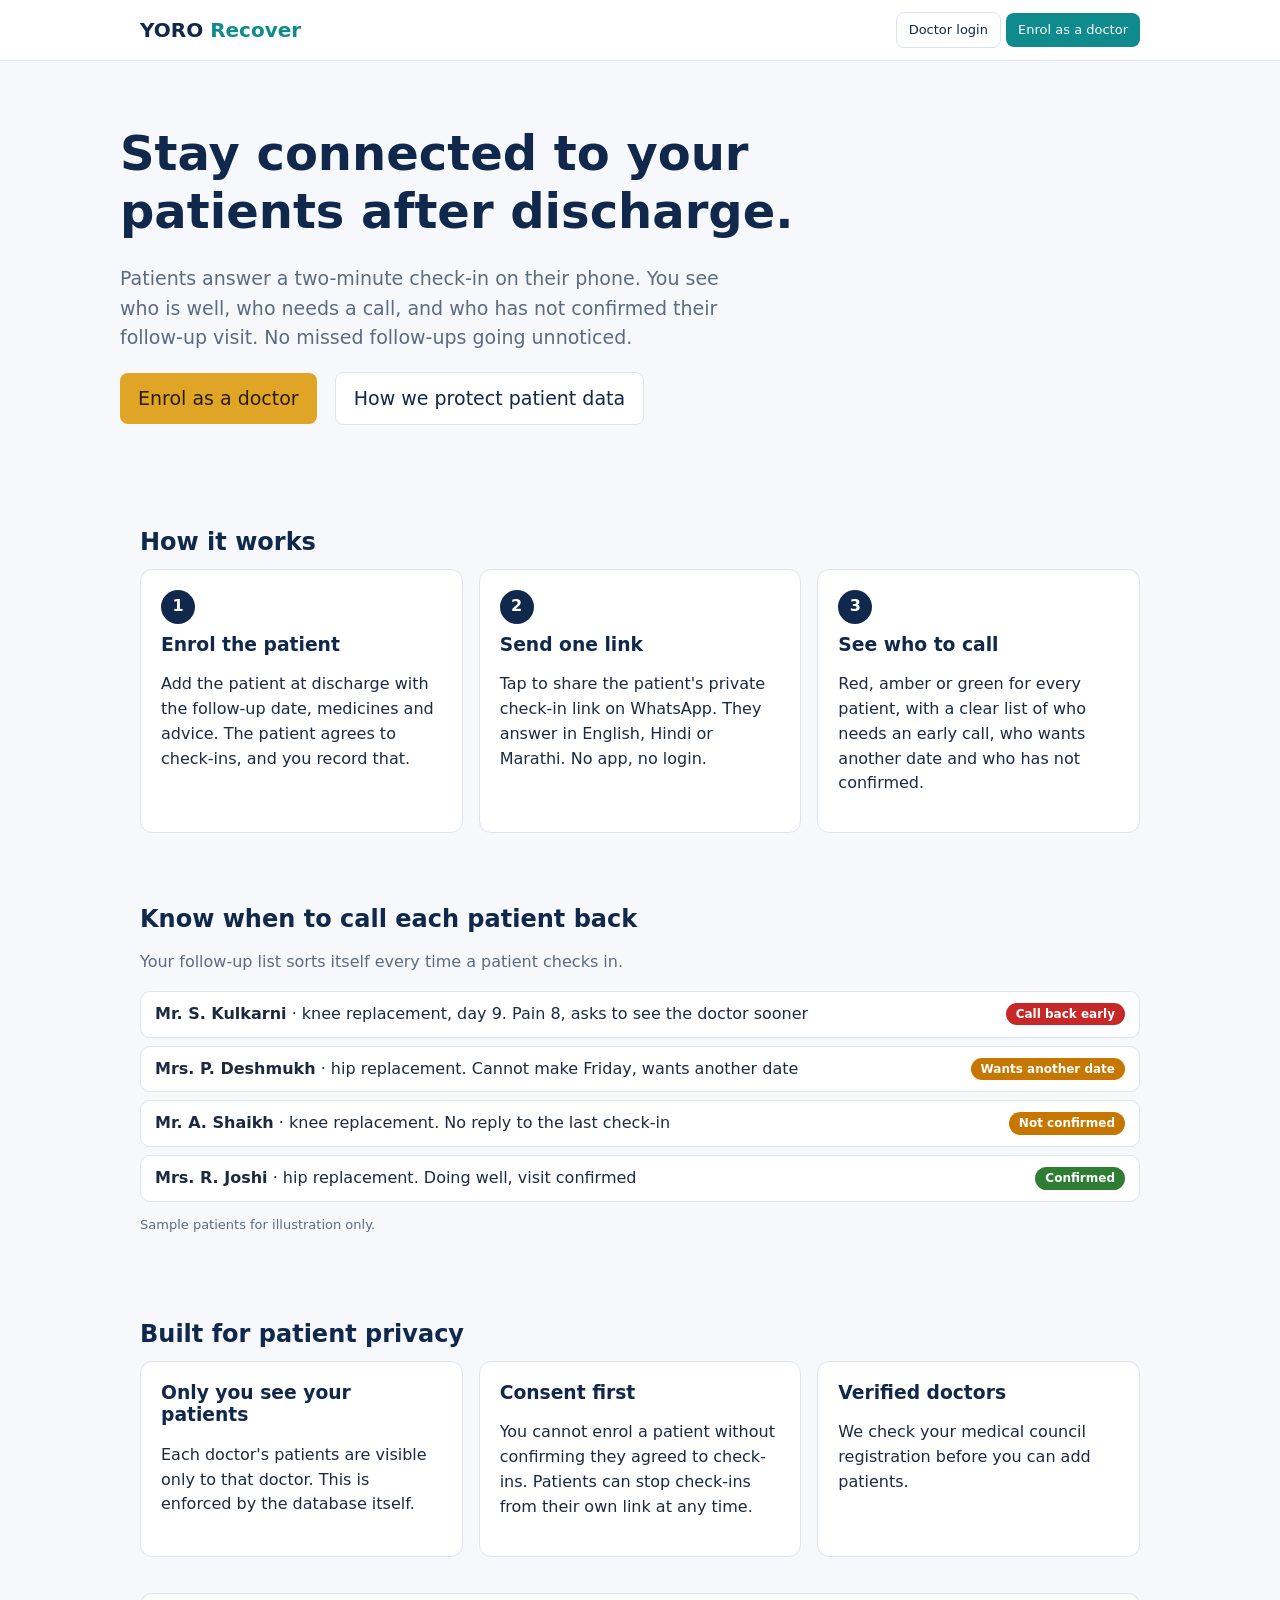
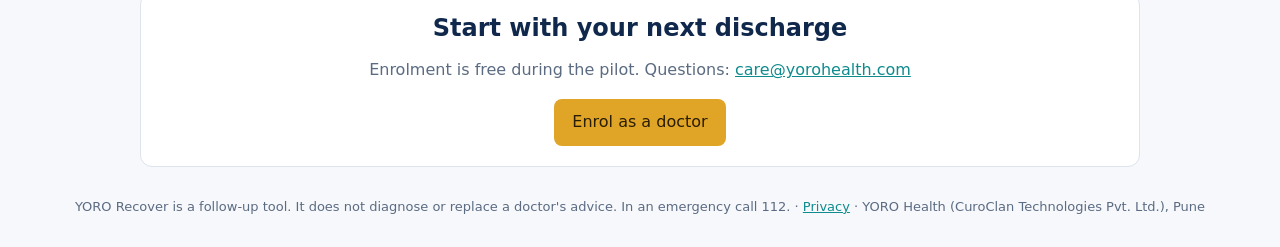
==== index.html @ 80a8bb29 "YORO Recover website: landing, doctor portal, patient check-in, admin approval Co-Authored-By: Claud" ====
<!doctype html><html lang="en"><head><meta charset="utf-8"><meta name="viewport" content="width=device-width,initial-scale=1">
<title>YORO Recover | Stay connected to your patients after discharge</title>
<meta name="description" content="YORO Recover helps doctors check in on patients after discharge and know exactly when to call each one back.">
<link rel="stylesheet" href="shared.css">
<style>
.hero{padding:64px 0 48px}.hero h1{font-size:clamp(30px,5vw,48px);max-width:760px}.hero p{font-size:19px;color:var(--mut);max-width:640px}
.grid3{display:grid;grid-template-columns:repeat(3,1fr);gap:16px}@media(max-width:800px){.grid3{grid-template-columns:1fr}}
section{padding:36px 0}.num{width:34px;height:34px;border-radius:50%;background:var(--navy);color:#fff;display:grid;place-items:center;font-weight:700;margin-bottom:10px}
.list{display:grid;gap:8px;margin-top:16px}.list div{display:flex;justify-content:space-between;gap:10px;align-items:center;border:1px solid var(--line);background:#fff;border-radius:10px;padding:10px 14px}
</style></head><body>
<header class="top"><div class="wrap"><a class="logo" href="/">YORO <b>Recover</b></a><nav><a class="btn alt sm" href="app.html">Doctor login</a> <a class="btn sm" href="app.html#signup">Enrol as a doctor</a></nav></div></header>

<div class="wrap hero">
  <h1>Stay connected to your patients after discharge.</h1>
  <p>Patients answer a two-minute check-in on their phone. You see who is well, who needs a call, and who has not confirmed their follow-up visit. No missed follow-ups going unnoticed.</p>
  <p><a class="btn gold" href="app.html#signup">Enrol as a doctor</a> &nbsp; <a class="btn alt" href="privacy.html">How we protect patient data</a></p>
</div>

<div class="wrap"><section>
  <h2>How it works</h2>
  <div class="grid3">
    <div class="card"><div class="num">1</div><h3>Enrol the patient</h3><p>Add the patient at discharge with the follow-up date, medicines and advice. The patient agrees to check-ins, and you record that.</p></div>
    <div class="card"><div class="num">2</div><h3>Send one link</h3><p>Tap to share the patient's private check-in link on WhatsApp. They answer in English, Hindi or Marathi. No app, no login.</p></div>
    <div class="card"><div class="num">3</div><h3>See who to call</h3><p>Red, amber or green for every patient, with a clear list of who needs an early call, who wants another date and who has not confirmed.</p></div>
  </div>
</section>
<section>
  <h2>Know when to call each patient back</h2>
  <p class="mut">Your follow-up list sorts itself every time a patient checks in.</p>
  <div class="list">
    <div><span><b>Mr. S. Kulkarni</b> · knee replacement, day 9. Pain 8, asks to see the doctor sooner</span><span class="pill R">Call back early</span></div>
    <div><span><b>Mrs. P. Deshmukh</b> · hip replacement. Cannot make Friday, wants another date</span><span class="pill A">Wants another date</span></div>
    <div><span><b>Mr. A. Shaikh</b> · knee replacement. No reply to the last check-in</span><span class="pill A">Not confirmed</span></div>
    <div><span><b>Mrs. R. Joshi</b> · hip replacement. Doing well, visit confirmed</span><span class="pill G">Confirmed</span></div>
  </div>
  <p class="mut" style="font-size:13px">Sample patients for illustration only.</p>
</section>
<section>
  <h2>Built for patient privacy</h2>
  <div class="grid3">
    <div class="card"><h3>Only you see your patients</h3><p>Each doctor's patients are visible only to that doctor. This is enforced by the database itself.</p></div>
    <div class="card"><h3>Consent first</h3><p>You cannot enrol a patient without confirming they agreed to check-ins. Patients can stop check-ins from their own link at any time.</p></div>
    <div class="card"><h3>Verified doctors</h3><p>We check your medical council registration before you can add patients.</p></div>
  </div>
</section>
<section class="card" style="text-align:center"><h2>Start with your next discharge</h2><p class="mut">Enrolment is free during the pilot. Questions: <a href="mailto:care@yorohealth.com">care@yorohealth.com</a></p><a class="btn gold" href="app.html#signup">Enrol as a doctor</a></section>
</div>
<footer>YORO Recover is a follow-up tool. It does not diagnose or replace a doctor's advice. In an emergency call 112. · <a href="privacy.html">Privacy</a> · YORO Health (CuroClan Technologies Pvt. Ltd.), Pune</footer>
</body></html>
---- shared.css ----
:root{--navy:#10284b;--teal:#0f8b8d;--gold:#e0a526;--bg:#f6f8fb;--card:#fff;--line:#dde4ee;--txt:#1b2a41;--mut:#5b6b82;--R:#c62828;--A:#c77700;--G:#2e7d32}
*{box-sizing:border-box}body{margin:0;font:16px/1.55 system-ui,-apple-system,"Segoe UI",Roboto,"Noto Sans Devanagari",sans-serif;color:var(--txt);background:var(--bg)}
a{color:var(--teal)}h1,h2,h3{color:var(--navy);line-height:1.2;margin:0 0 .5em}
.wrap{max-width:1040px;margin:0 auto;padding:0 20px}
header.top{background:#fff;border-bottom:1px solid var(--line)}
header.top .wrap{display:flex;align-items:center;justify-content:space-between;height:60px}
.logo{font-weight:800;color:var(--navy);text-decoration:none;font-size:20px}.logo b{color:var(--teal)}
.btn{display:inline-block;border:0;border-radius:8px;padding:11px 18px;font:600 15px inherit;background:var(--teal);color:#fff;cursor:pointer;text-decoration:none}
.btn.alt{background:#fff;color:var(--navy);border:1px solid var(--line)}.btn.gold{background:var(--gold);color:#2a1d00}
.btn.sm{padding:7px 12px;font-size:13px}.btn:disabled{opacity:.5}
.card{background:var(--card);border:1px solid var(--line);border-radius:12px;padding:20px}
label{display:block;font-weight:600;font-size:14px;margin:12px 0 4px}
input,select,textarea{width:100%;padding:10px 12px;border:1px solid var(--line);border-radius:8px;font:inherit;background:#fff}
textarea{min-height:70px}.row{display:grid;grid-template-columns:1fr 1fr;gap:12px}@media(max-width:640px){.row{grid-template-columns:1fr}}
.pill{display:inline-block;padding:2px 10px;border-radius:99px;font-size:12px;font-weight:700;color:#fff}.pill.R{background:var(--R)}.pill.A{background:var(--A)}.pill.G{background:var(--G)}.pill.N{background:#8794a8}
.msg{padding:10px 14px;border-radius:8px;margin:12px 0;font-size:14px}.msg.err{background:#fdecea;color:#8e1b1b}.msg.ok{background:#e8f5e9;color:#1b5e20}.msg.info{background:#e8f3fb;color:#0d3b66}
footer{padding:30px 0;color:var(--mut);font-size:13px;text-align:center}
.mut{color:var(--mut)}.hide{display:none!important}
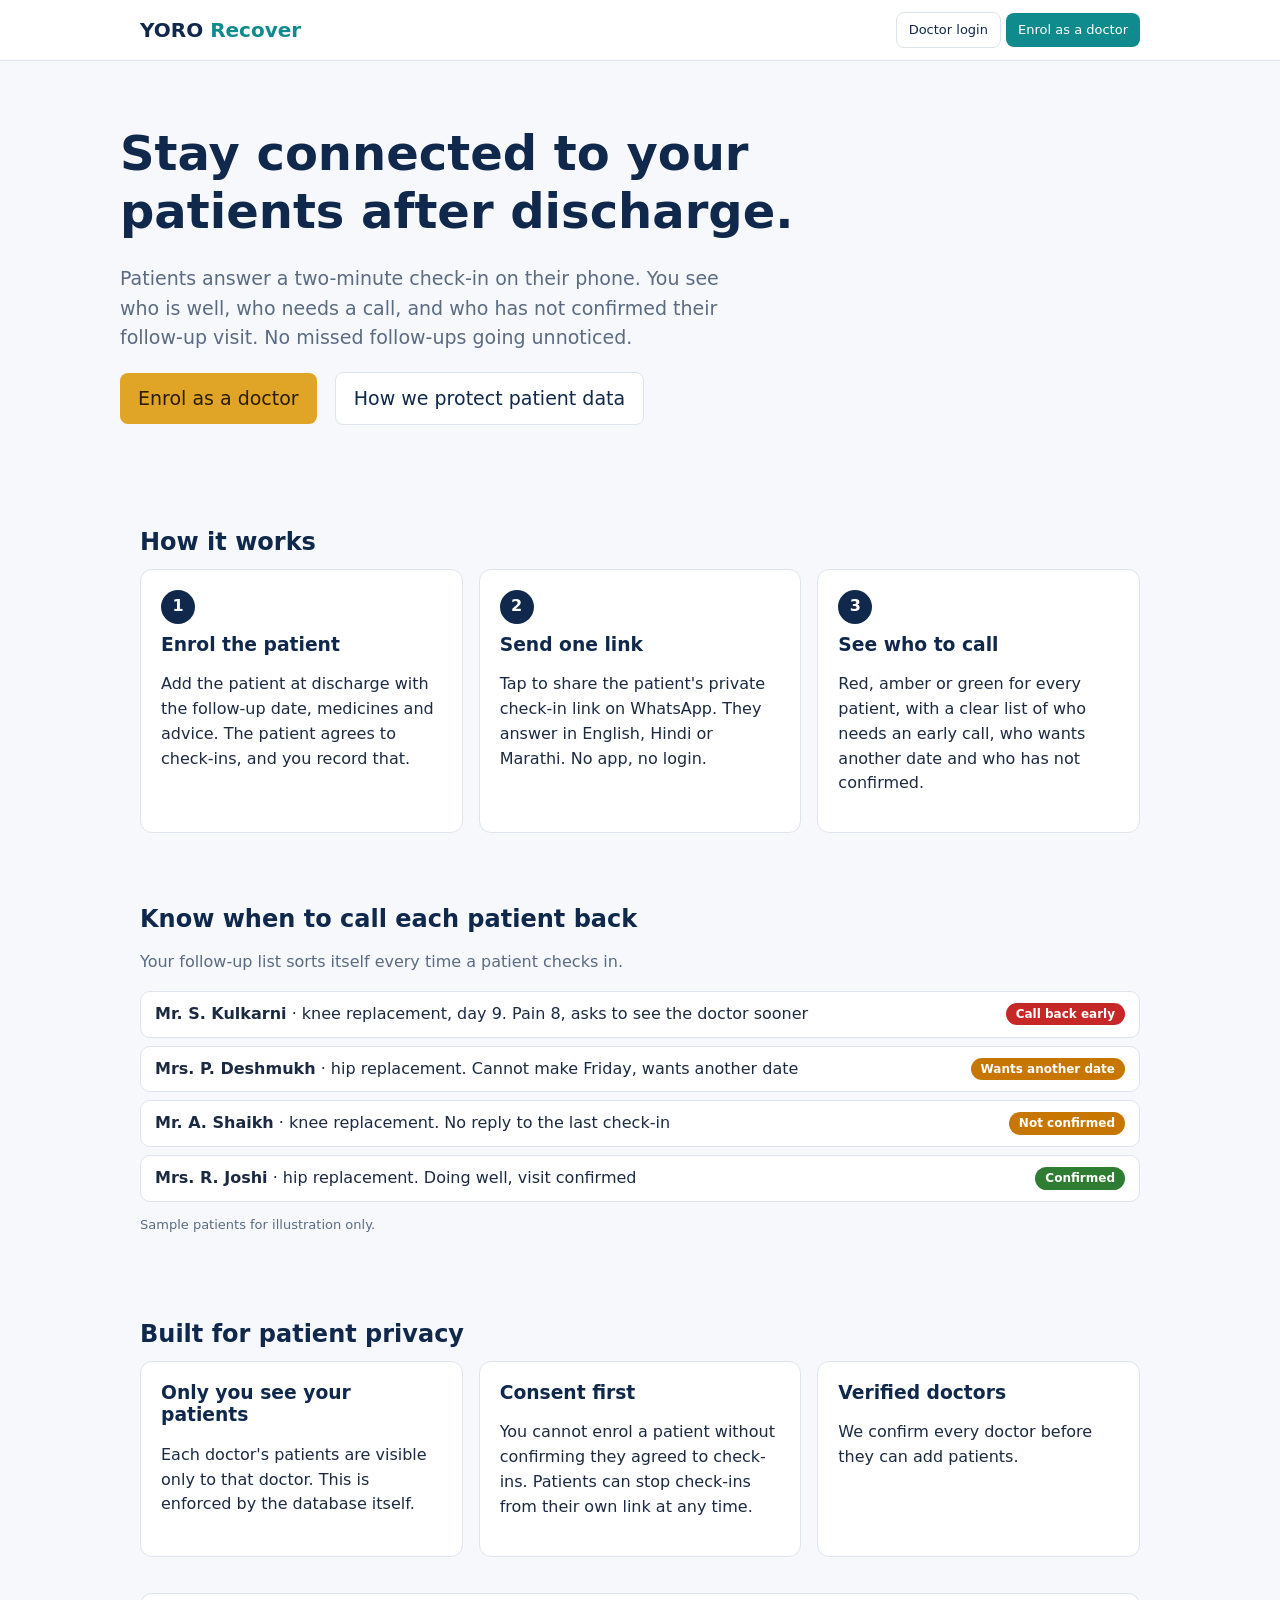
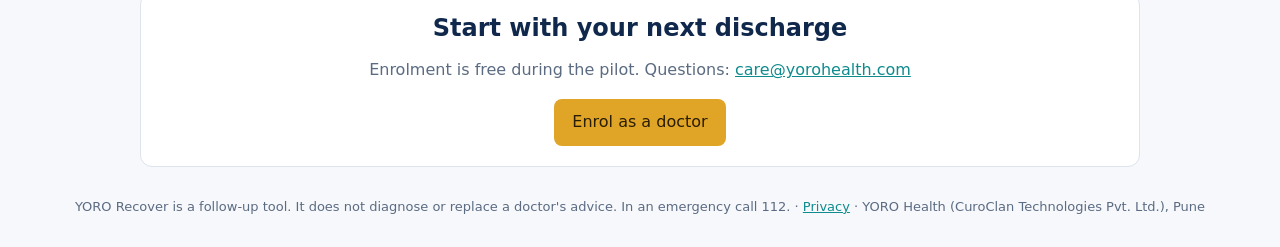
==== commit 4600ce32: "Doctor sign-up and login with mobile number; registration number optional Co-Authored-By: Claude Opu" ====
--- a/index.html
+++ b/index.html
@@ -40,7 +40,7 @@
   <div class="grid3">
     <div class="card"><h3>Only you see your patients</h3><p>Each doctor's patients are visible only to that doctor. This is enforced by the database itself.</p></div>
     <div class="card"><h3>Consent first</h3><p>You cannot enrol a patient without confirming they agreed to check-ins. Patients can stop check-ins from their own link at any time.</p></div>
-    <div class="card"><h3>Verified doctors</h3><p>We check your medical council registration before you can add patients.</p></div>
+    <div class="card"><h3>Verified doctors</h3><p>We confirm every doctor before they can add patients.</p></div>
   </div>
 </section>
 <section class="card" style="text-align:center"><h2>Start with your next discharge</h2><p class="mut">Enrolment is free during the pilot. Questions: <a href="mailto:care@yorohealth.com">care@yorohealth.com</a></p><a class="btn gold" href="app.html#signup">Enrol as a doctor</a></section>
